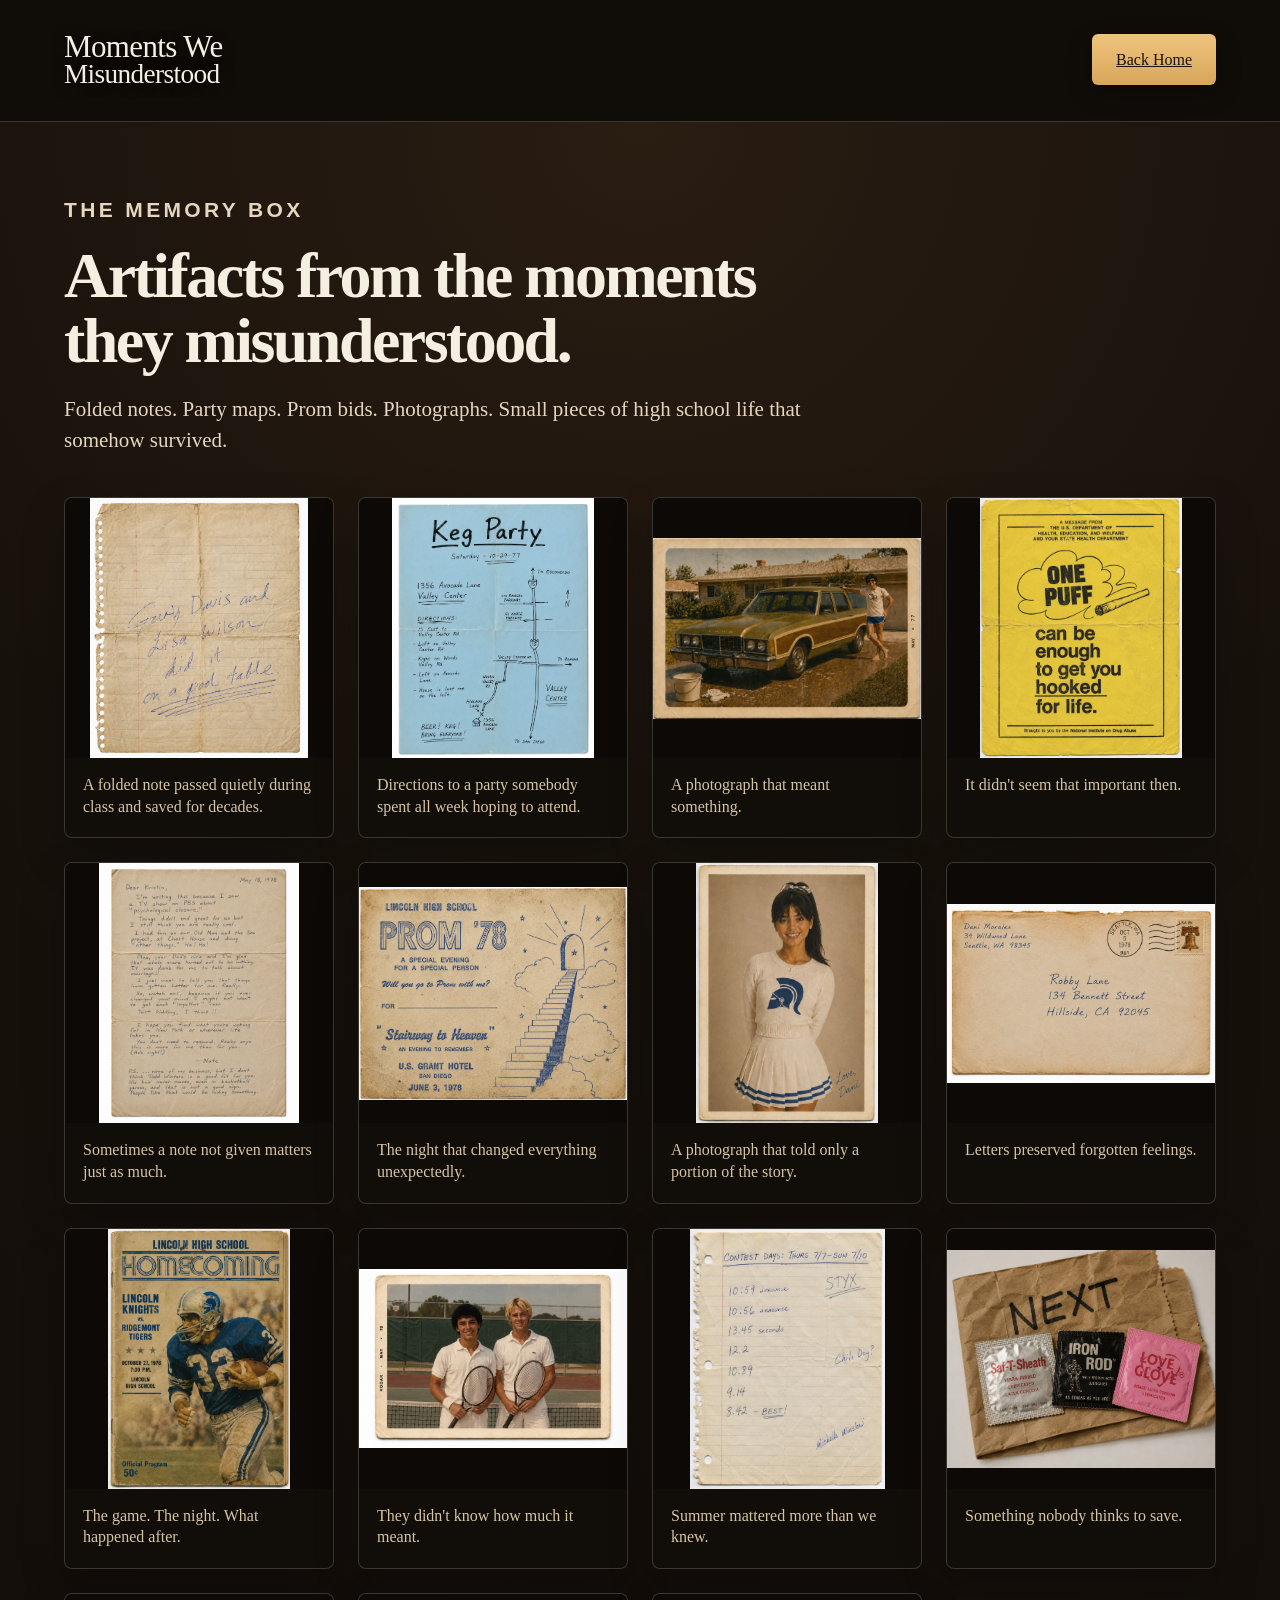
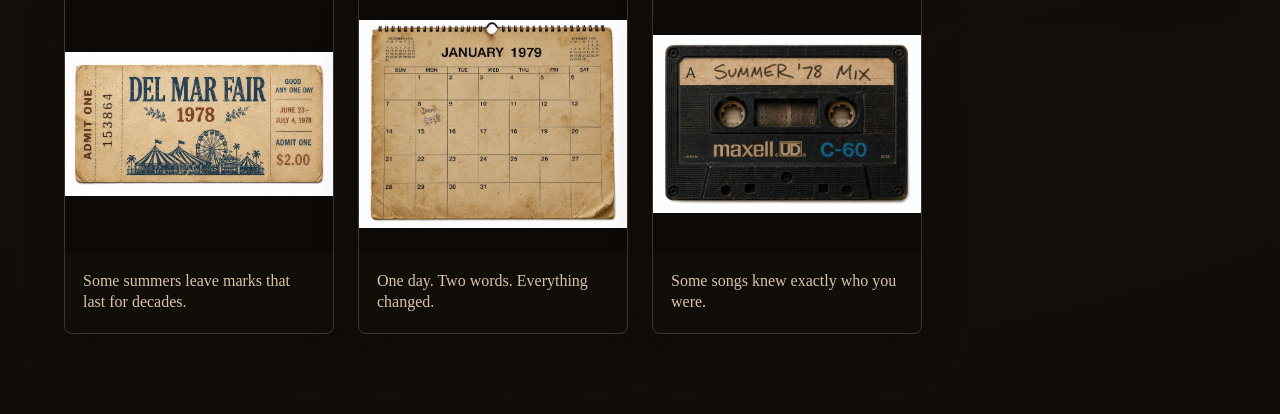
==== artifacts.html @ 4377adc1 "Update artifacts.html" ====
<!doctype html>
<html lang="en">

<head>
  <meta charset="utf-8" />
  <meta name="viewport" content="width=device-width, initial-scale=1" />

  <title>Artifacts | Moments We Misunderstood</title>

  <meta name="description"
        content="Rediscovered artifacts from high school life in the late 1970s — notes, photographs, prom bids, cassette tapes, tickets, rumors, and the moments people misunderstood while they were happening." />

  <link rel="stylesheet" href="styles.css" />
</head>

<body>

  <header class="artifact-header">

<a class="brand" href="instagram-primary.html">
  Moments We<br><span>Misunderstood</span>
</a>

    <a class="nav-cta" href="index.html">
      Back Home
    </a>

  </header>

  <main class="artifact-page">

    <section class="artifact-intro">

      <p class="kicker">The Memory Box</p>

      <h1>
        Artifacts from the moments they misunderstood.
      </h1>

      <p>
        Folded notes. Party maps. Prom bids. Photographs.
        Small pieces of high school life that somehow survived.
      </p>

    </section>

    <section class="artifact-grid">

      <!-- Artifact 01 -->
      <figure class="artifact-card">
        <img src="images/artifact-01.jpg"
             alt="A folded handwritten note from the late 1970s." />

        <figcaption>
          A folded note passed quietly during class and saved for decades.
        </figcaption>
      </figure>

      <!-- Artifact 02 -->
      <figure class="artifact-card">
        <img src="images/artifact-02.jpg"
             alt="A vintage high school party map." />

        <figcaption>
          Directions to a party somebody spent all week hoping to attend.
        </figcaption>
      </figure>

      <!-- Artifact 03 -->
      <figure class="artifact-card">
        <img src="images/artifact-03.jpg"
             alt="A faded photograph from high school in the late 1970s." />

        <figcaption>
          A photograph that meant something.
        </figcaption>
      </figure>

      <!-- Artifact 04 -->
      <figure class="artifact-card">
        <img src="images/artifact-04.jpg"
             alt="A saved high school keepsake from the late 1970s." />

        <figcaption>
          It didn't seem that important then.
        </figcaption>
      </figure>

    <!-- Artifact 05 -->
      <figure class="artifact-card">
        <img src="images/artifact-05.jpg"
             alt="A folded handwritten note from the late 1970s." />

        <figcaption>
          Sometimes a note not given matters just as much.
        </figcaption>
      </figure>

      <!-- Artifact 06 -->
      <figure class="artifact-card">
        <img src="images/artifact-06.jpg"
             alt="A vintage high school party map." />

        <figcaption>
          The night that changed everything unexpectedly.
        </figcaption>
      </figure>

      <!-- Artifact 07 -->
      <figure class="artifact-card">
        <img src="images/artifact-07.jpg"
             alt="A faded photograph from high school in the late 1970s." />

        <figcaption>
          A photograph that told only a portion of the story.
        </figcaption>
      </figure>

      <!-- Artifact 08 -->
      <figure class="artifact-card">
        <img src="images/artifact-08.jpg"
             alt="A saved high school keepsake from the late 1970s." />

        <figcaption>
          Letters preserved forgotten feelings.
        </figcaption>
      </figure>

    <!-- Artifact 09 -->
      <figure class="artifact-card">
        <img src="images/artifact-09.jpg"
             alt="A folded handwritten note from the late 1970s." />

        <figcaption>
          The game. The night. What happened after.
        </figcaption>
      </figure>

      <!-- Artifact 10 -->
      <figure class="artifact-card">
        <img src="images/artifact-10.jpg"
             alt="A vintage high school party map." />

        <figcaption>
          They didn't know how much it meant.
        </figcaption>
      </figure>

      <!-- Artifact 11 -->
      <figure class="artifact-card">
        <img src="images/artifact-11.jpg"
             alt="A faded photograph from high school in the late 1970s." />

        <figcaption>
          Summer mattered more than we knew.
        </figcaption>
      </figure>

      <!-- Artifact 12 -->
      <figure class="artifact-card">
        <img src="images/artifact-12.jpg"
             alt="A saved high school keepsake from the late 1970s." />

        <figcaption>
          Something nobody thinks to save.
        </figcaption>
      </figure>

      <!-- Artifact 13 -->
      <figure class="artifact-card">
        <img src="images/artifact-13.jpg"
             alt="A vintage high school party map." />

        <figcaption>
          Some summers leave marks that last for decades.
        </figcaption>
      </figure>

      <!-- Artifact 14 -->
      <figure class="artifact-card">
        <img src="images/artifact-14.jpg"
             alt="A faded photograph from high school in the late 1970s." />

        <figcaption>
          One day. Two words. Everything changed.
        </figcaption>
      </figure>

      <!-- Artifact 15 -->
      <figure class="artifact-card">
        <img src="images/artifact-15.jpg"
             alt="A saved high school keepsake from the late 1970s." />

        <figcaption>
          Some songs knew exactly who you were.
        </figcaption>
      </figure>
      <!--
        DUPLICATE THIS ENTIRE BLOCK
        for as many artifacts as you want.

        Example:

        <figure class="artifact-card">
          <img src="images/artifact-05.jpg" alt="" />
          <figcaption>
            Your caption here.
          </figcaption>
        </figure>

      -->

    </section>

  </main>

</body>
</html>
---- styles.css ----
:root{
  --bg:#17110c;
  --bg2:#221810;
  --paper:#f5efe2;
  --muted:#d7c4a5;
  --gold:#d8a65b;
  --gold2:#efc37d;
  --line:rgba(245,239,226,.18);
  --shadow:rgba(0,0,0,.55);
}

*{box-sizing:border-box}

html{scroll-behavior:smooth}

body{
  margin:0;
  background:var(--bg);
  color:var(--paper);
  font-family:Georgia,'Times New Roman',serif;
  line-height:1.45;
}

a{color:inherit}

.site-header{
  position:absolute;
  z-index:10;
  top:0;
  left:0;
  right:0;
  display:flex;
  justify-content:space-between;
  align-items:flex-start;
  padding:42px 5vw;
}

.brand{
  text-decoration:none;
  font-size:31px;
  line-height:.85;
  letter-spacing:-.02em;
  text-shadow:0 2px 14px var(--shadow);
}

.brand span{font-size:.88em}

.site-header nav,
.site-footer nav{
  display:flex;
  gap:34px;
  align-items:center;
  font-size:17px;
}

.site-header nav a,
.site-footer nav a{
  text-decoration:none;
  opacity:.95;
}

.nav-cta{
  padding:14px 24px;
  background:linear-gradient(180deg,var(--gold2),var(--gold));
  color:#1b120b;
  border-radius:6px;
  box-shadow:0 8px 25px rgba(0,0,0,.25);
}

.hero{
  position:relative;
  min-height:130vh;
  display:flex;
  align-items:center;
  overflow:hidden;
  border-bottom:1px solid var(--line);
}

.hero-img{
  position:absolute;
  inset:0;
  width:100%;
  height:100%;
  object-fit:cover;
  object-position:center 32%;
  filter:brightness(1.28) contrast(1.03);
  transform:scale(.82);
}

.hero-scrim{
  position:absolute;
  inset:0;
  background:
    linear-gradient(
      90deg,
      rgba(10,7,4,.62) 0%,
      rgba(13,8,5,.38) 28%,
      rgba(13,8,5,.10) 56%,
      rgba(13,8,5,.02) 100%
    ),
    linear-gradient(
      0deg,
      rgba(15,10,6,.28),
      rgba(15,10,6,.02) 52%
    );
}

.hero-content{
  position:relative;
  z-index:2;
  width:min(650px,88vw);
  margin-left:5vw;
  padding-top:105px;
}

.kicker{
  text-transform:uppercase;
  letter-spacing:.16em;
  color:var(--gold);
  font:700 14px/1.2 Arial,sans-serif;
}

.hero h1{
  font-size:clamp(46px,6vw,92px);
  line-height:.99;
  margin:22px 0 22px;
  letter-spacing:-.045em;
  max-width:720px;
}

.dek{
  font-size:clamp(19px,1.8vw,27px);
  max-width:520px;
  color:#f4eadc;
}

.button{
  display:inline-flex;
  gap:18px;
  align-items:center;
  justify-content:center;
  margin-top:22px;
  background:linear-gradient(180deg,var(--gold2),var(--gold));
  color:#1d130b;
  text-decoration:none;
  padding:18px 31px;
  border-radius:6px;
  font-size:18px;
  box-shadow:0 10px 28px rgba(0,0,0,.32);
  border:1px solid rgba(255,232,187,.45);
}

.button.ghost{
  background:transparent;
  color:var(--paper);
  border-color:rgba(216,166,91,.7);
  box-shadow:none;
}

.moment-section{
  padding:70px 5vw 72px;
  background:radial-gradient(circle at 60% 0%,#2a1d12 0,#17110c 42%,#120d09 100%);
}

.moment-heading-row{
  display:flex;
  justify-content:space-between;
  align-items:flex-end;
  gap:40px;
  margin-bottom:28px;
}

.section-heading h2{
  font-size:clamp(34px,4vw,62px);
  line-height:1.05;
  margin:10px 0 0;
  letter-spacing:-.035em;
  max-width:820px;
}

.section-handnote{
  color:var(--gold2);
  font:italic 30px/1.05 Georgia,serif;
  transform:rotate(-6deg);
  text-shadow:0 3px 16px #000;
  min-width:300px;
  margin:0 4vw 16px 0;
}

.cards{
  display:grid;
  grid-template-columns:repeat(5,1fr);
  gap:18px;
}

.card{
  min-height:470px;
  border:1px solid var(--line);
  border-radius:8px;
  overflow:hidden;
  background:#110d09;
  display:flex;
  flex-direction:column;
  box-shadow:0 18px 44px rgba(0,0,0,.24);
}

.card img{
  height:285px;
  width:100%;
  object-fit:cover;
  filter:saturate(.88) contrast(1.04);
}

.card-copy{
  padding:24px 22px 23px;
  display:flex;
  flex-direction:column;
  gap:24px;
  flex:1;
}

.card h3{
  margin:0;
  font-size:22px;
  line-height:1.12;
  font-weight:400;
}

.card a,
.text-link{
  color:var(--gold2);
  text-decoration:none;
  font-weight:600;
}

.center{
  text-align:center;
  margin-top:38px;
}

.memory-cta{
  display:grid;
  grid-template-columns:1.35fr .9fr;
  min-height:560px;
  background:#1a120c;
  border-top:1px solid var(--line);
}

.memory-cta>img,
.memory-image-link img{
  width:100%;
  height:100%;
  object-fit:cover;
  object-position:center center;
}

.memory-image-link{
  display:block;
  width:100%;
  height:100%;
}

.memory-image-link img{
  display:block;
}

.memory-copy{
  padding:80px 7vw 70px 5vw;
  align-self:center;
}

.memory-copy h2{
  font-size:clamp(38px,5vw,70px);
  line-height:1.02;
  margin:10px 0 20px;
  letter-spacing:-.04em;
}

.memory-copy p{
  font-size:21px;
  color:#e5d6bf;
}

.privacy{
  font-size:15px!important;
  color:#c4ad89!important;
}

.site-footer{
  display:flex;
  gap:42px;
  justify-content:space-between;
  align-items:flex-start;
  padding:38px 5vw 44px;
  background:#100c08;
  border-top:1px solid var(--line);
  color:#d7c8ae;
}

.site-footer p{
  margin:0;
  color:#ad9b80;
}

.site-footer .brand{font-size:25px}

.site-footer nav{
  gap:26px;
  color:var(--gold2);
}

/* Artifact page */

.artifact-header{
  display:flex;
  justify-content:space-between;
  align-items:flex-start;
  padding:34px 5vw;
  background:#100c08;
  border-bottom:1px solid var(--line);
}

.artifact-page{
  padding:54px 5vw 80px;
  background:radial-gradient(circle at 50% 0%,#2a1d12 0,#17110c 42%,#120d09 100%);
}

.artifact-intro{
  max-width:780px;
  margin-bottom:42px;
}

.artifact-intro h1{
  font-size:clamp(38px,5vw,72px);
  line-height:1.02;
  margin:12px 0 18px;
  letter-spacing:-.04em;
}

.artifact-intro p{
  font-size:21px;
  color:#e5d6bf;
}

.artifact-grid{
  display:grid;
  grid-template-columns:repeat(4,1fr);
  gap:24px;
}

.artifact-card{
  margin:0;
  background:#110d09;
  border:1px solid var(--line);
  border-radius:8px;
  overflow:hidden;
  box-shadow:0 18px 44px rgba(0,0,0,.24);
}

.artifact-card img{
  width:100%;
  height:260px;
  object-fit:contain;
  background:#0d0906;
  display:block;
}

.artifact-card figcaption{
  padding:16px 18px 20px;
  color:#d7c4a5;
  font-size:16px;
  line-height:1.35;
}

@media (max-width: 1180px){
  .cards{
    grid-template-columns:repeat(3,1fr);
  }

  .section-handnote{
    font-size:25px;
    min-width:250px;
  }
}

@media (max-width: 980px){
  .site-header{
    padding:27px 24px;
  }

  .site-header nav{
    gap:18px;
    font-size:15px;
  }

  .nav-cta{
    padding:11px 15px;
  }

  .hero{
    min-height:820px;
  }

  .hero-content{
    margin-left:24px;
    padding-top:90px;
  }

  .moment-heading-row{
    display:block;
  }

  .section-handnote{
    margin:28px 0 0 auto;
    max-width:300px;
  }

  .cards{
    grid-template-columns:repeat(2,1fr);
  }

  .memory-cta{
    grid-template-columns:1fr;
  }

  .memory-cta>img,
  .memory-image-link img{
    height:420px;
  }

  .artifact-grid{
    grid-template-columns:repeat(2,1fr);
  }

  .site-footer{
    flex-direction:column;
  }
}

@media (max-width: 620px){
  html,
  body{
    width:100%;
    overflow-x:hidden;
  }

  .site-header{
    position:relative;
    align-items:flex-start;
    padding:24px 22px;
    background:var(--bg);
  }

  .brand{
    font-size:24px;
  }

  .site-header nav a:not(.nav-cta){
    display:none;
  }

  .nav-cta{
    padding:11px 15px;
    font-size:15px;
  }

  .hero{
    min-height:95vh;
    width:100%;
    min-width:0;
    margin:0;
    padding-top:0;
    align-items:flex-end;
    overflow:hidden;
  }

  .hero-img{
    position:absolute;
    inset:0;
    width:100%;
    height:100%;
    max-width:none;
    object-fit:contain;
    object-position:center top;
    filter:brightness(1.45) contrast(1.02);
    transform:none;
  }

  .hero-scrim{
    background:
      linear-gradient(
        0deg,
        rgba(10,7,4,.86) 0%,
        rgba(10,7,4,.58) 34%,
        rgba(10,7,4,.18) 66%,
        rgba(10,7,4,.04) 100%
      );
  }

  .hero-content{
    width:auto;
    max-width:none;
    margin:0;
    padding:0 22px 42px;
  }

  .hero h1{
    font-size:38px;
    line-height:1.02;
    margin:14px 0;
  }

  .dek{
    font-size:18px;
    max-width:none;
  }

  .button{
    width:100%;
    padding:14px 22px;
    font-size:16px;
    margin-top:14px;
  }

  .moment-section{
    padding:48px 22px;
  }

  .moment-heading-row{
    display:block;
  }

  .section-handnote{
    display:none;
  }

  .cards{
    grid-template-columns:1fr;
    gap:18px;
    width:100%;
  }

  .card{
    min-height:auto;
    width:100%;
  }

  .card img{
    height:250px;
  }

  .center{
    margin-top:30px;
  }

  .memory-cta{
    grid-template-columns:1fr;
    width:100%;
  }

  .memory-copy{
    padding:42px 22px 54px;
  }

  .memory-cta>img,
  .memory-image-link img{
    width:100%;
    height:auto;
    min-height:0;
    object-fit:contain;
  }

  .artifact-header{
    padding:24px 22px;
  }

  .artifact-page{
    padding:42px 22px 64px;
  }

  .artifact-grid{
    grid-template-columns:1fr;
  }

  .artifact-card img{
    height:300px;
  }

  .site-footer{
    padding:34px 22px;
  }

  .site-footer nav{
    flex-wrap:wrap;
    gap:18px 24px;
  }
}

/* -----------------------------------
   Hidden Review / Instagram Primary
----------------------------------- */

.secret-review-link {
  color: inherit;
  text-decoration: none;
}

.secret-review-link:hover {
  text-decoration: underline;
}

.storyboard-page {
  max-width: 1180px;
  margin: 0 auto;
  padding: 64px 24px 80px;
}

.storyboard-hero {
  text-align: center;
  max-width: 760px;
  margin: 0 auto 48px;
}

.storyboard-hero h1 {
  margin: 0 0 16px;
}

.storyboard-intro {
  margin: 0 auto;
  line-height: 1.6;
}

.storyboard-grid {
  display: grid;
  grid-template-columns: repeat(auto-fit, minmax(220px, 1fr));
  gap: 28px;
}

.storyboard-card {
  margin: 0;
}

.storyboard-card img {
  display: block;
  width: 100%;
  height: auto;
  border-radius: 10px;
}

.storyboard-card figcaption {
  margin-top: 10px;
  text-align: center;
  font-size: 0.9rem;
  opacity: 0.8;
}
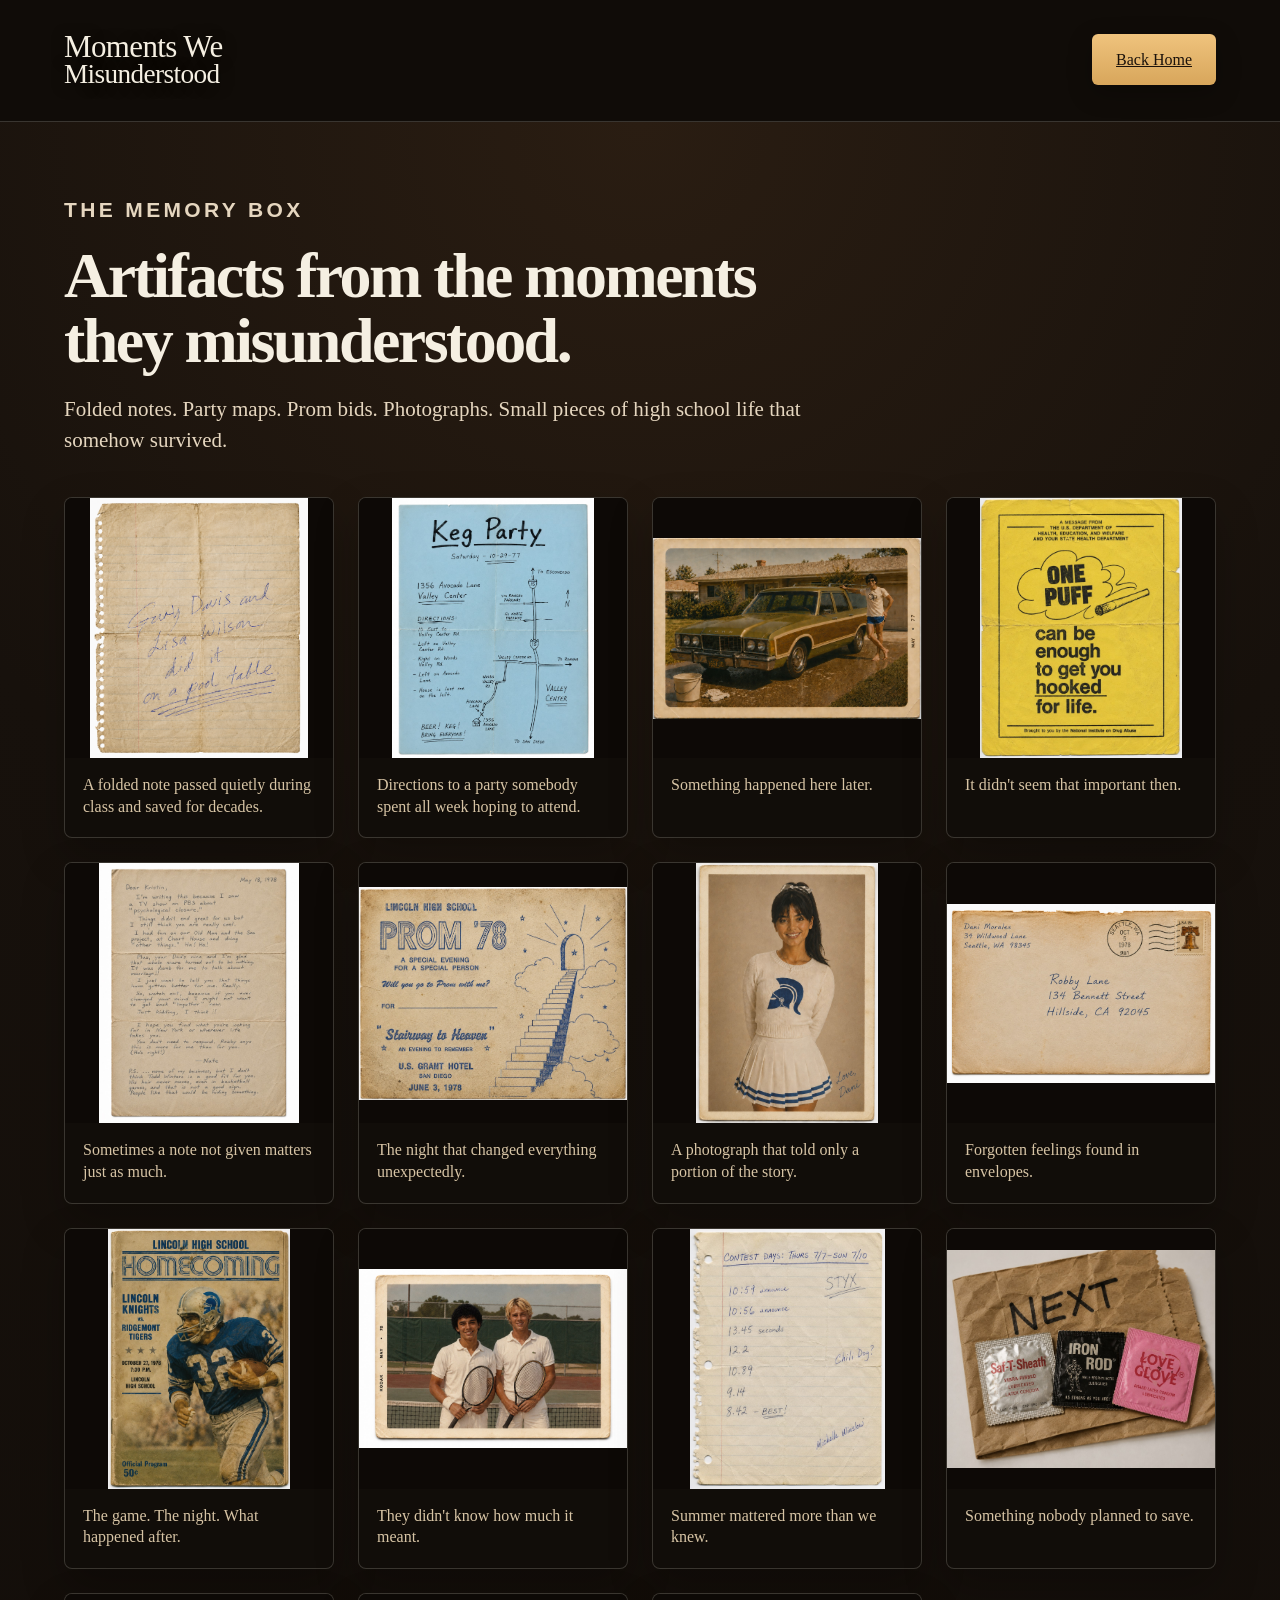
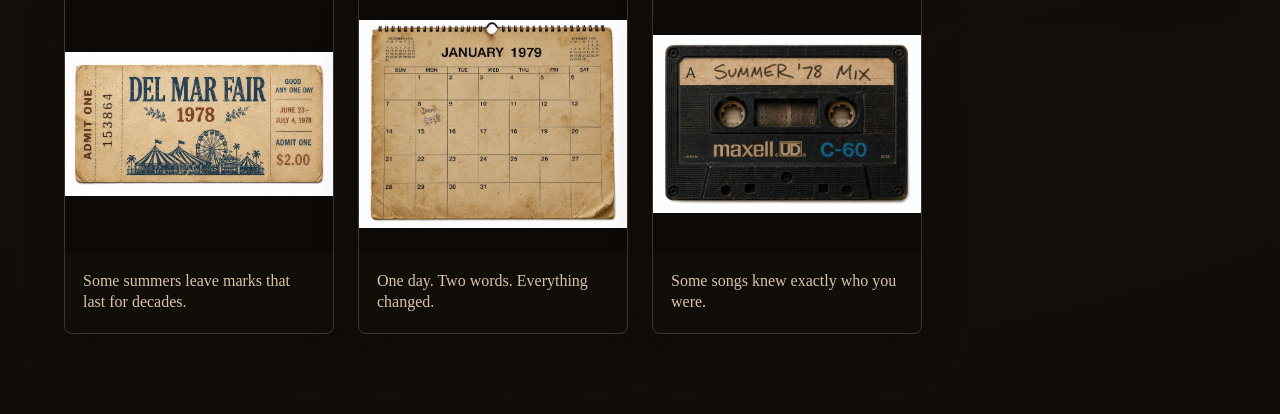
==== commit 4549410c: "Update artifacts.html" ====
--- a/artifacts.html
+++ b/artifacts.html
@@ -72,7 +72,7 @@
              alt="A faded photograph from high school in the late 1970s." />
 
         <figcaption>
-          A photograph that meant something.
+          Something happened here later.
         </figcaption>
       </figure>
 
@@ -122,7 +122,7 @@
              alt="A saved high school keepsake from the late 1970s." />
 
         <figcaption>
-          Letters preserved forgotten feelings.
+          Forgotten feelings found in envelopes.
         </figcaption>
       </figure>
 
@@ -162,7 +162,7 @@
              alt="A saved high school keepsake from the late 1970s." />
 
         <figcaption>
-          Something nobody thinks to save.
+          Something nobody planned to save.
         </figcaption>
       </figure>
 
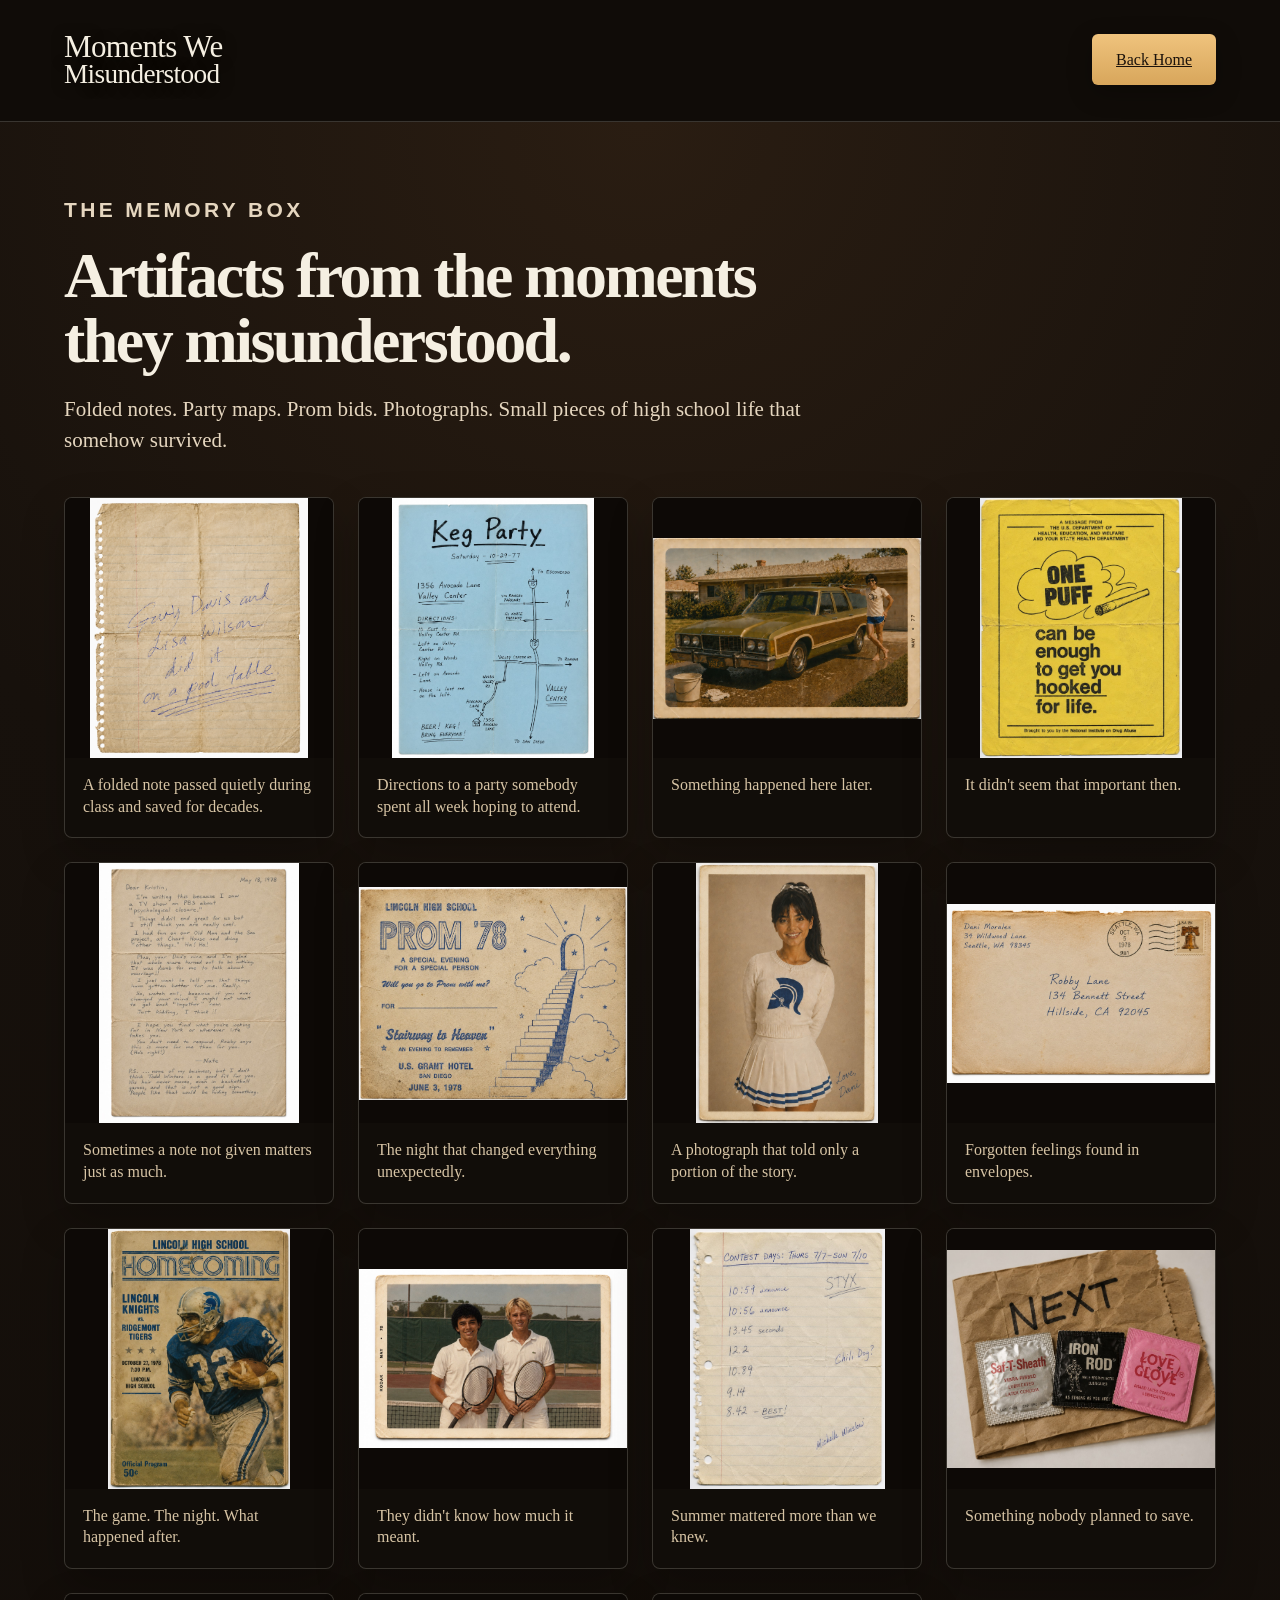
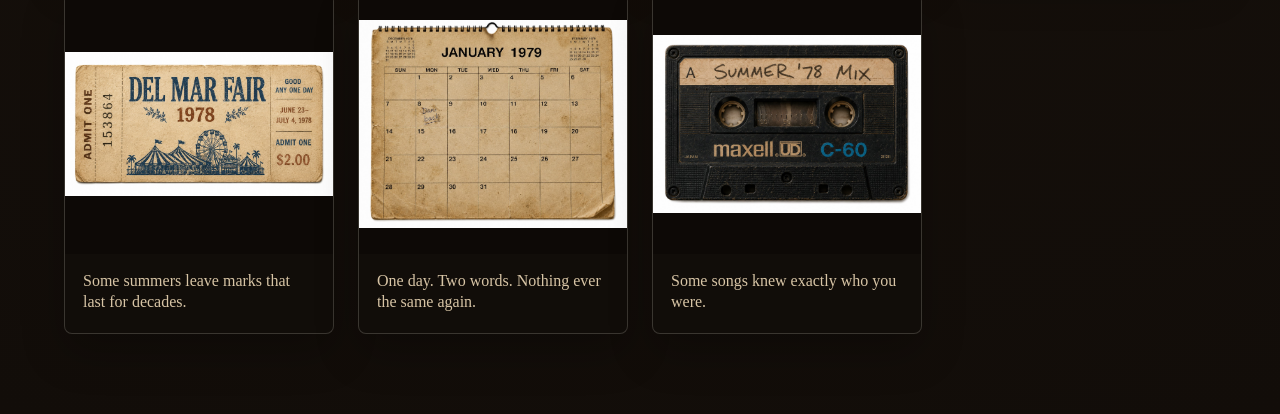
==== commit 6a5c4287: "Update artifacts.html" ====
--- a/artifacts.html
+++ b/artifacts.html
@@ -182,7 +182,7 @@
              alt="A faded photograph from high school in the late 1970s." />
 
         <figcaption>
-          One day. Two words. Everything changed.
+          One day. Two words. Nothing ever the same again.
         </figcaption>
       </figure>
 
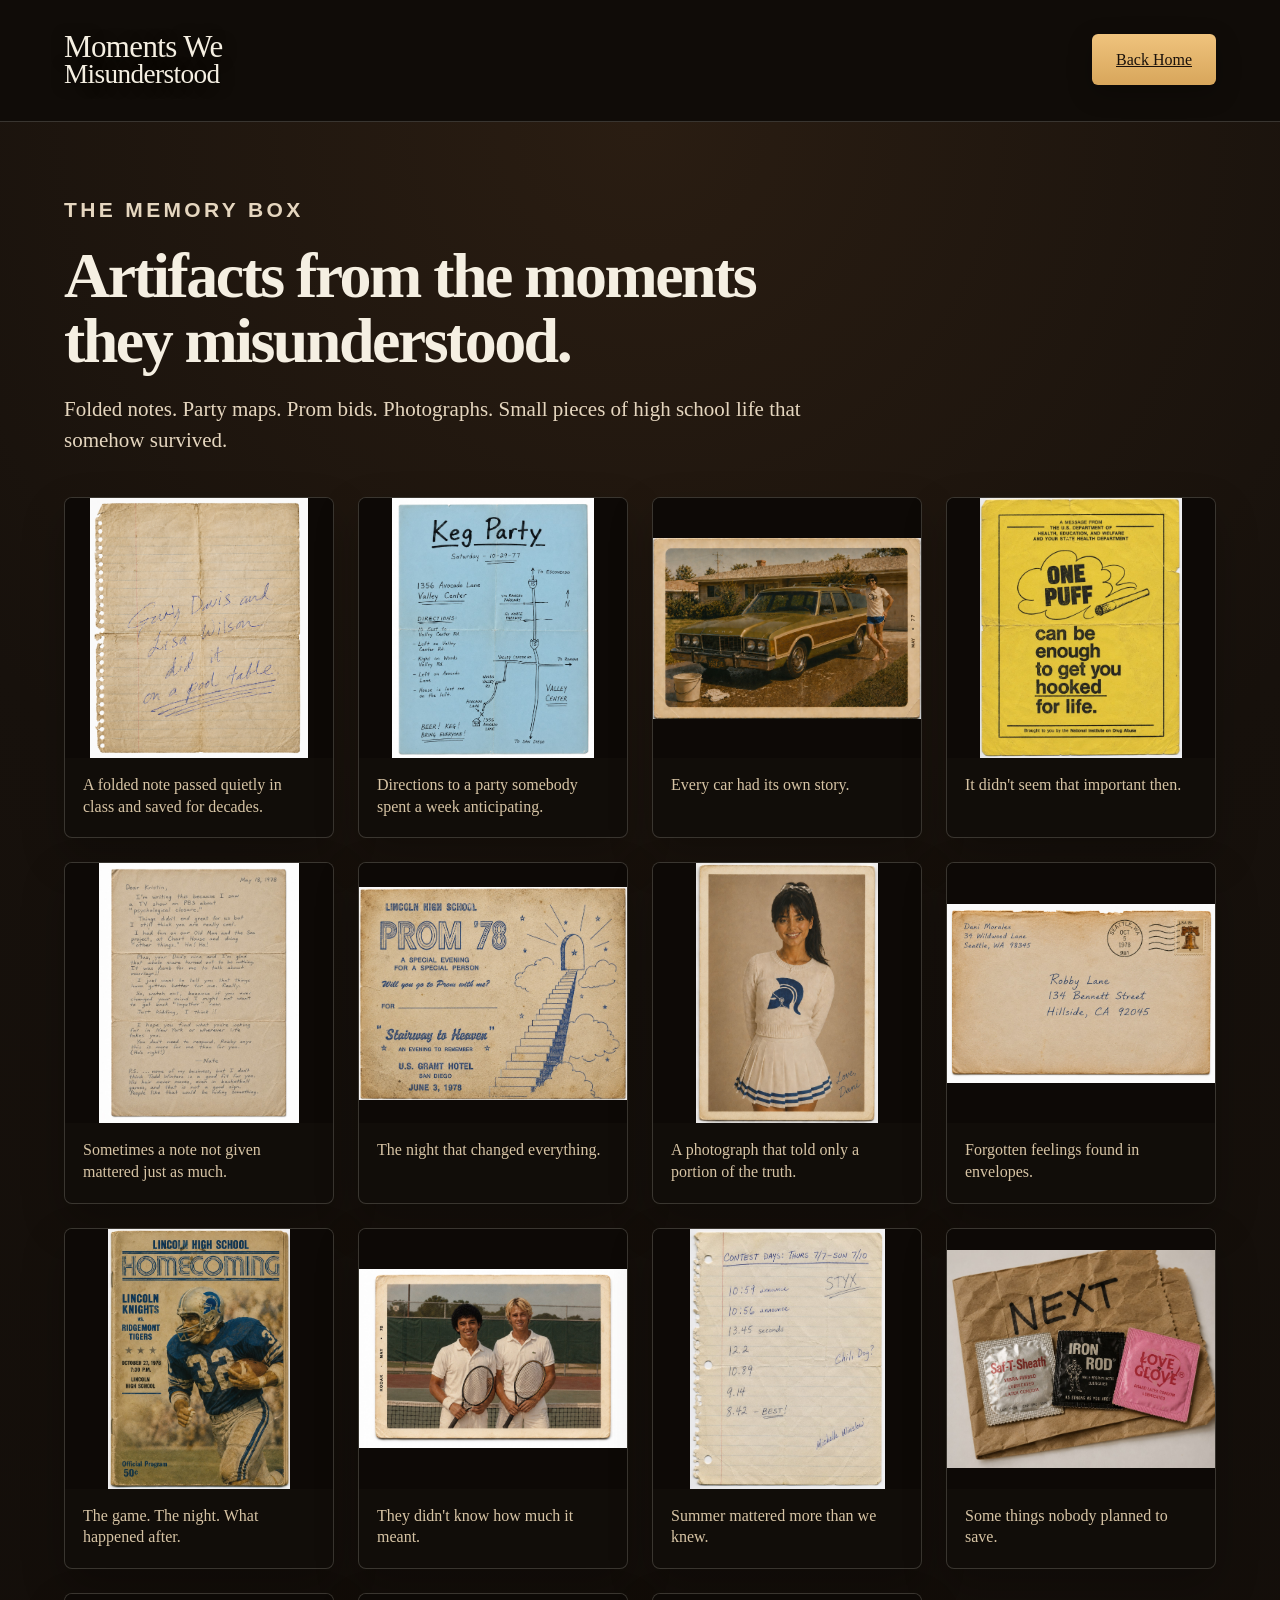
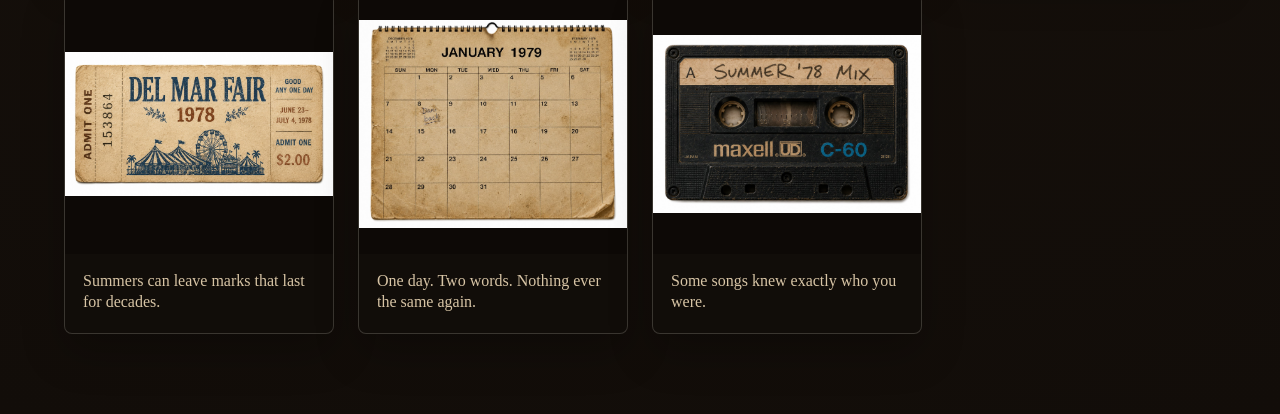
==== commit eec37173: "Update artifacts.html" ====
--- a/artifacts.html
+++ b/artifacts.html
@@ -52,7 +52,7 @@
              alt="A folded handwritten note from the late 1970s." />
 
         <figcaption>
-          A folded note passed quietly during class and saved for decades.
+          A folded note passed quietly in class and saved for decades.
         </figcaption>
       </figure>
 
@@ -62,7 +62,7 @@
              alt="A vintage high school party map." />
 
         <figcaption>
-          Directions to a party somebody spent all week hoping to attend.
+          Directions to a party somebody spent a week anticipating.
         </figcaption>
       </figure>
 
@@ -72,7 +72,7 @@
              alt="A faded photograph from high school in the late 1970s." />
 
         <figcaption>
-          Something happened here later.
+          Every car had its own story.
         </figcaption>
       </figure>
 
@@ -92,7 +92,7 @@
              alt="A folded handwritten note from the late 1970s." />
 
         <figcaption>
-          Sometimes a note not given matters just as much.
+          Sometimes a note not given mattered just as much.
         </figcaption>
       </figure>
 
@@ -102,7 +102,7 @@
              alt="A vintage high school party map." />
 
         <figcaption>
-          The night that changed everything unexpectedly.
+          The night that changed everything.
         </figcaption>
       </figure>
 
@@ -112,7 +112,7 @@
              alt="A faded photograph from high school in the late 1970s." />
 
         <figcaption>
-          A photograph that told only a portion of the story.
+          A photograph that told only a portion of the truth.
         </figcaption>
       </figure>
 
@@ -162,7 +162,7 @@
              alt="A saved high school keepsake from the late 1970s." />
 
         <figcaption>
-          Something nobody planned to save.
+          Some things nobody planned to save.
         </figcaption>
       </figure>
 
@@ -172,7 +172,7 @@
              alt="A vintage high school party map." />
 
         <figcaption>
-          Some summers leave marks that last for decades.
+          Summers can leave marks that last for decades.
         </figcaption>
       </figure>
 
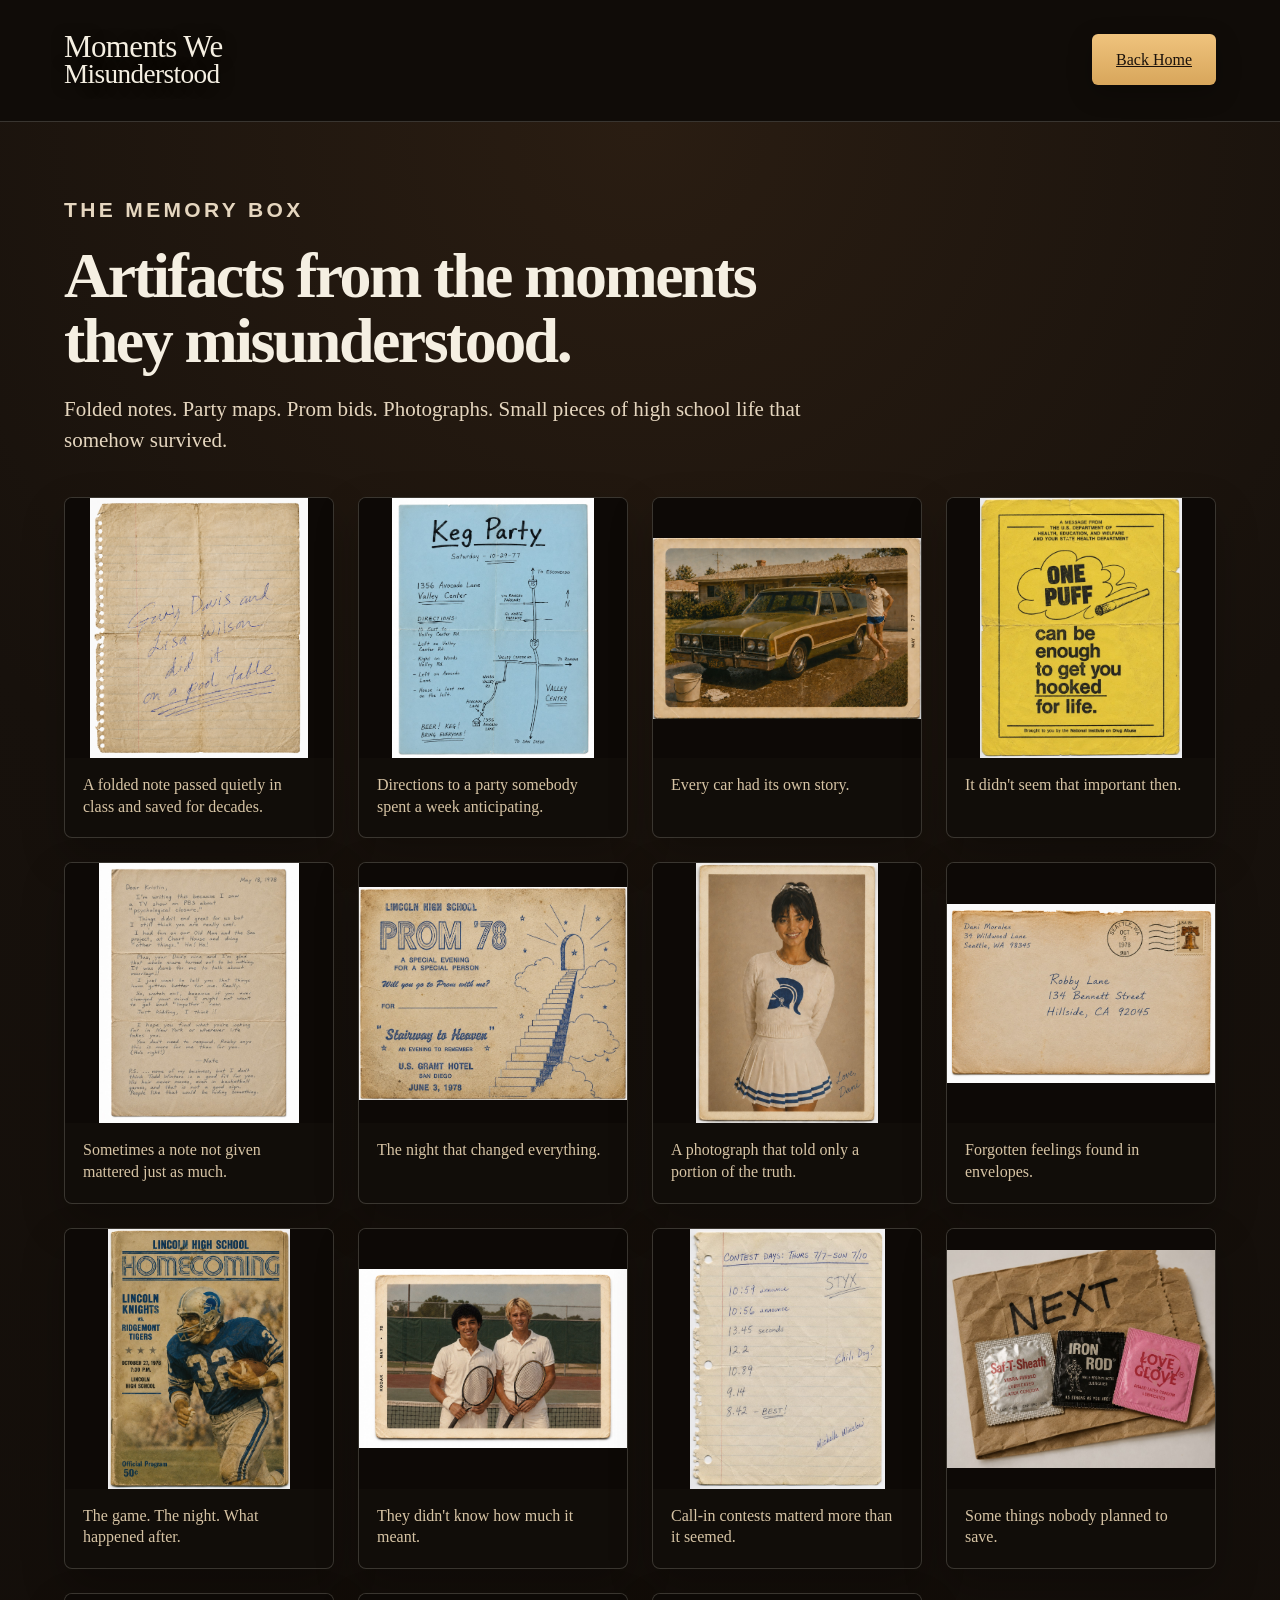
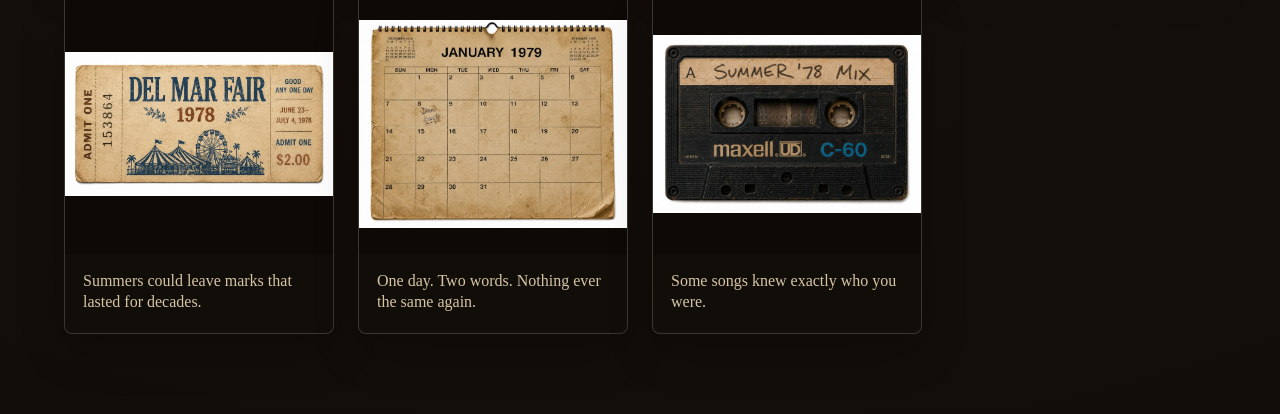
==== commit 9c50b376: "Update artifacts.html" ====
--- a/artifacts.html
+++ b/artifacts.html
@@ -152,7 +152,7 @@
              alt="A faded photograph from high school in the late 1970s." />
 
         <figcaption>
-          Summer mattered more than we knew.
+          Call-in contests matterd more than it seemed.
         </figcaption>
       </figure>
 
@@ -172,7 +172,7 @@
              alt="A vintage high school party map." />
 
         <figcaption>
-          Summers can leave marks that last for decades.
+          Summers could leave marks that lasted for decades.
         </figcaption>
       </figure>
 
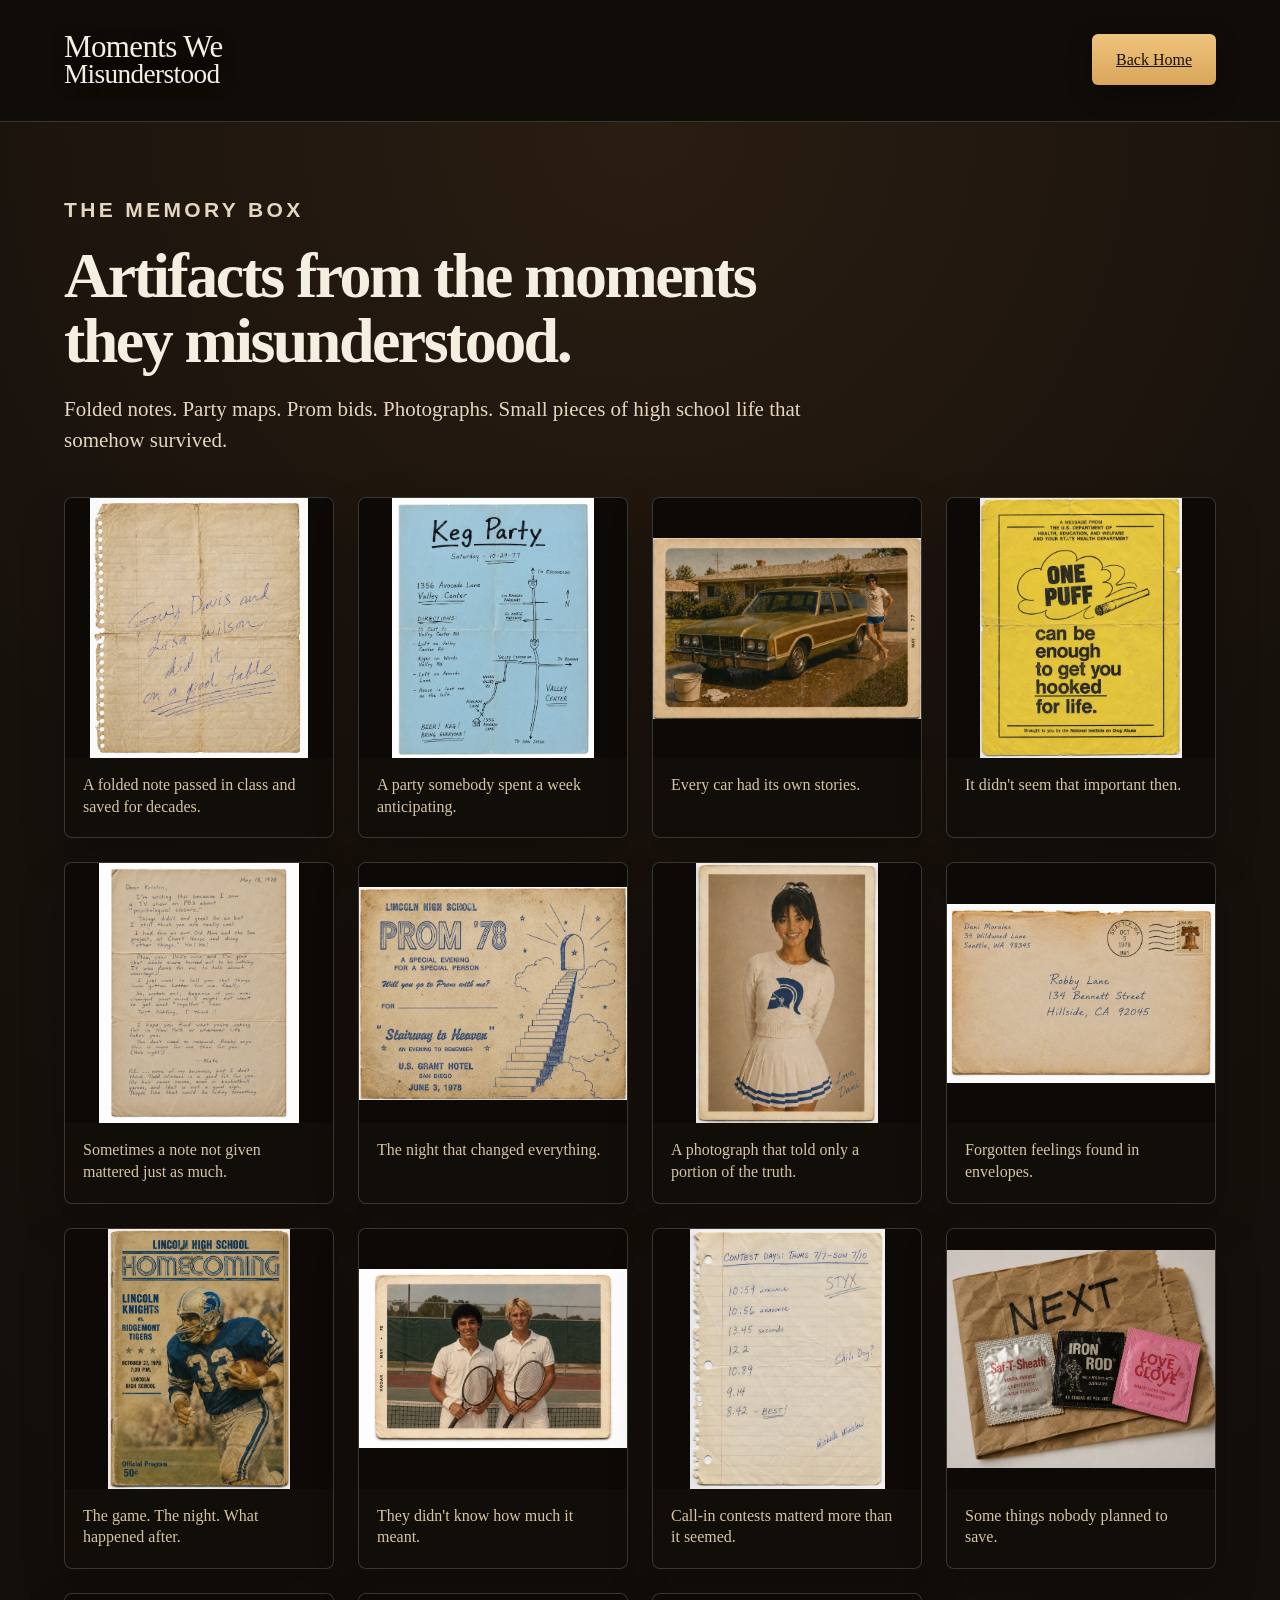
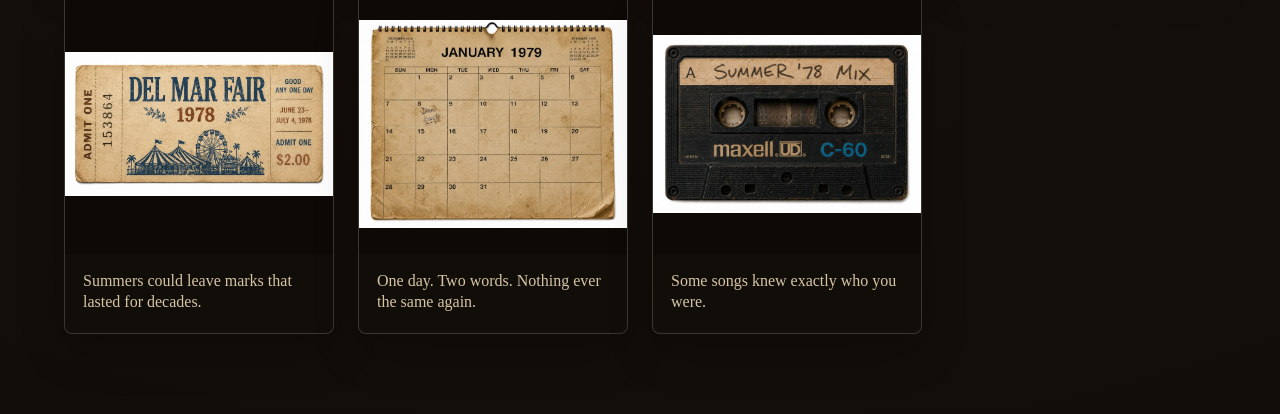
==== commit 51b27d67: "Update artifacts.html" ====
--- a/artifacts.html
+++ b/artifacts.html
@@ -52,7 +52,7 @@
              alt="A folded handwritten note from the late 1970s." />
 
         <figcaption>
-          A folded note passed quietly in class and saved for decades.
+          A folded note passed in class and saved for decades.
         </figcaption>
       </figure>
 
@@ -62,7 +62,7 @@
              alt="A vintage high school party map." />
 
         <figcaption>
-          Directions to a party somebody spent a week anticipating.
+          A party somebody spent a week anticipating.
         </figcaption>
       </figure>
 
@@ -72,7 +72,7 @@
              alt="A faded photograph from high school in the late 1970s." />
 
         <figcaption>
-          Every car had its own story.
+          Every car had its own stories.
         </figcaption>
       </figure>
 
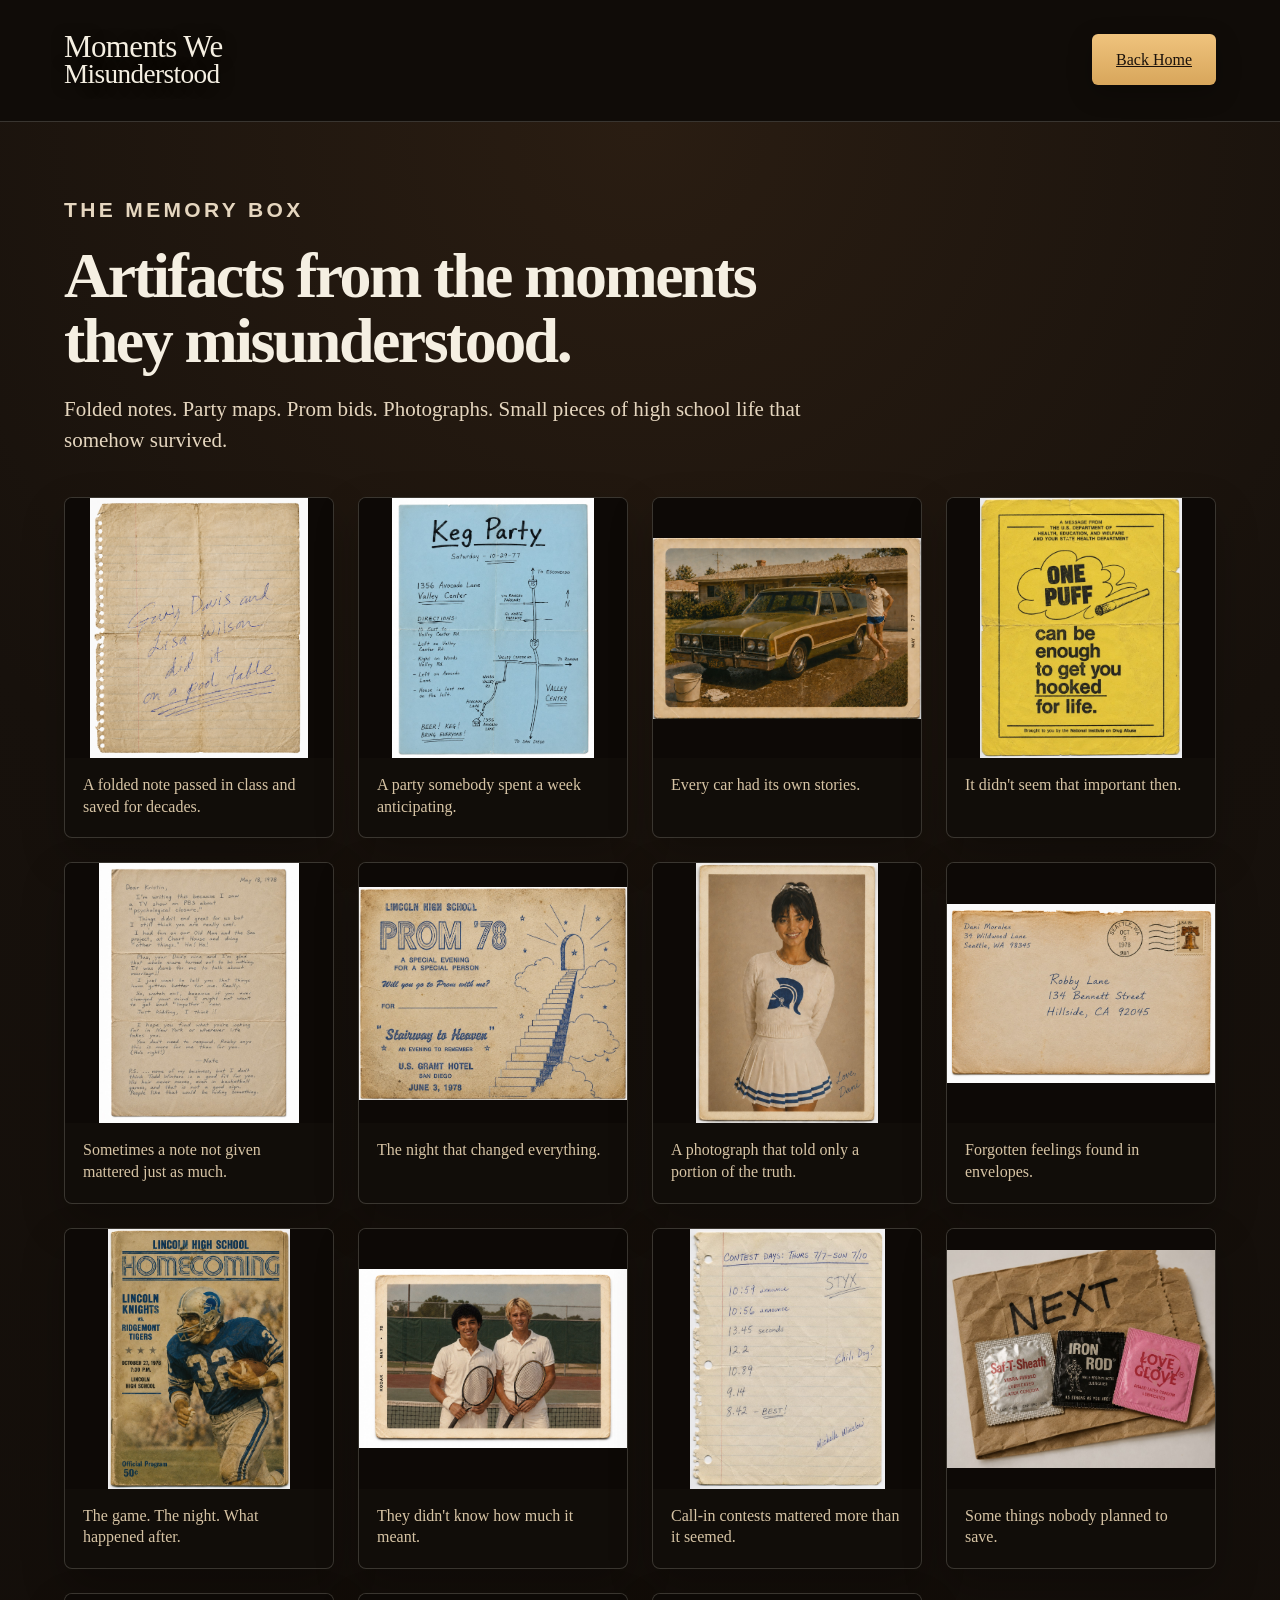
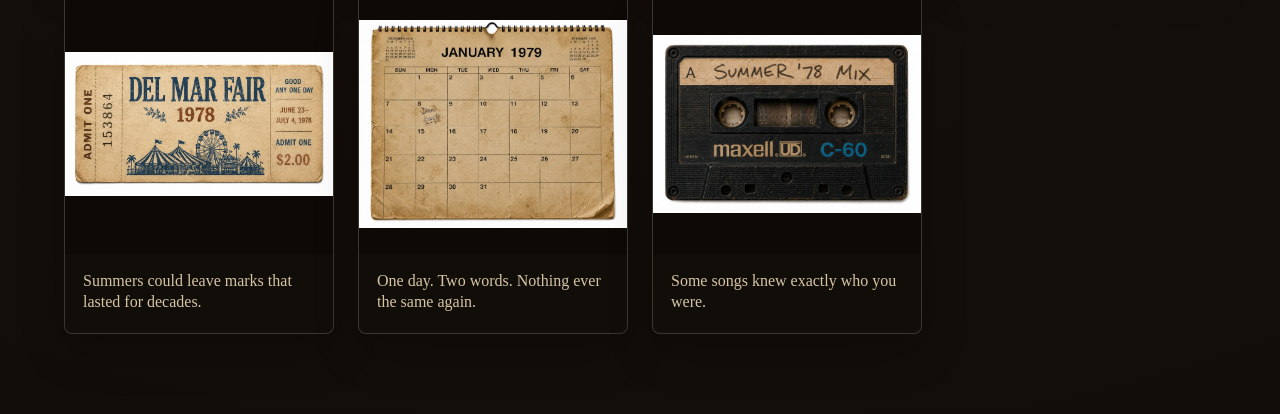
==== commit da4e4bdc: "Update artifacts.html" ====
--- a/artifacts.html
+++ b/artifacts.html
@@ -152,7 +152,7 @@
              alt="A faded photograph from high school in the late 1970s." />
 
         <figcaption>
-          Call-in contests matterd more than it seemed.
+          Call-in contests mattered more than it seemed.
         </figcaption>
       </figure>
 
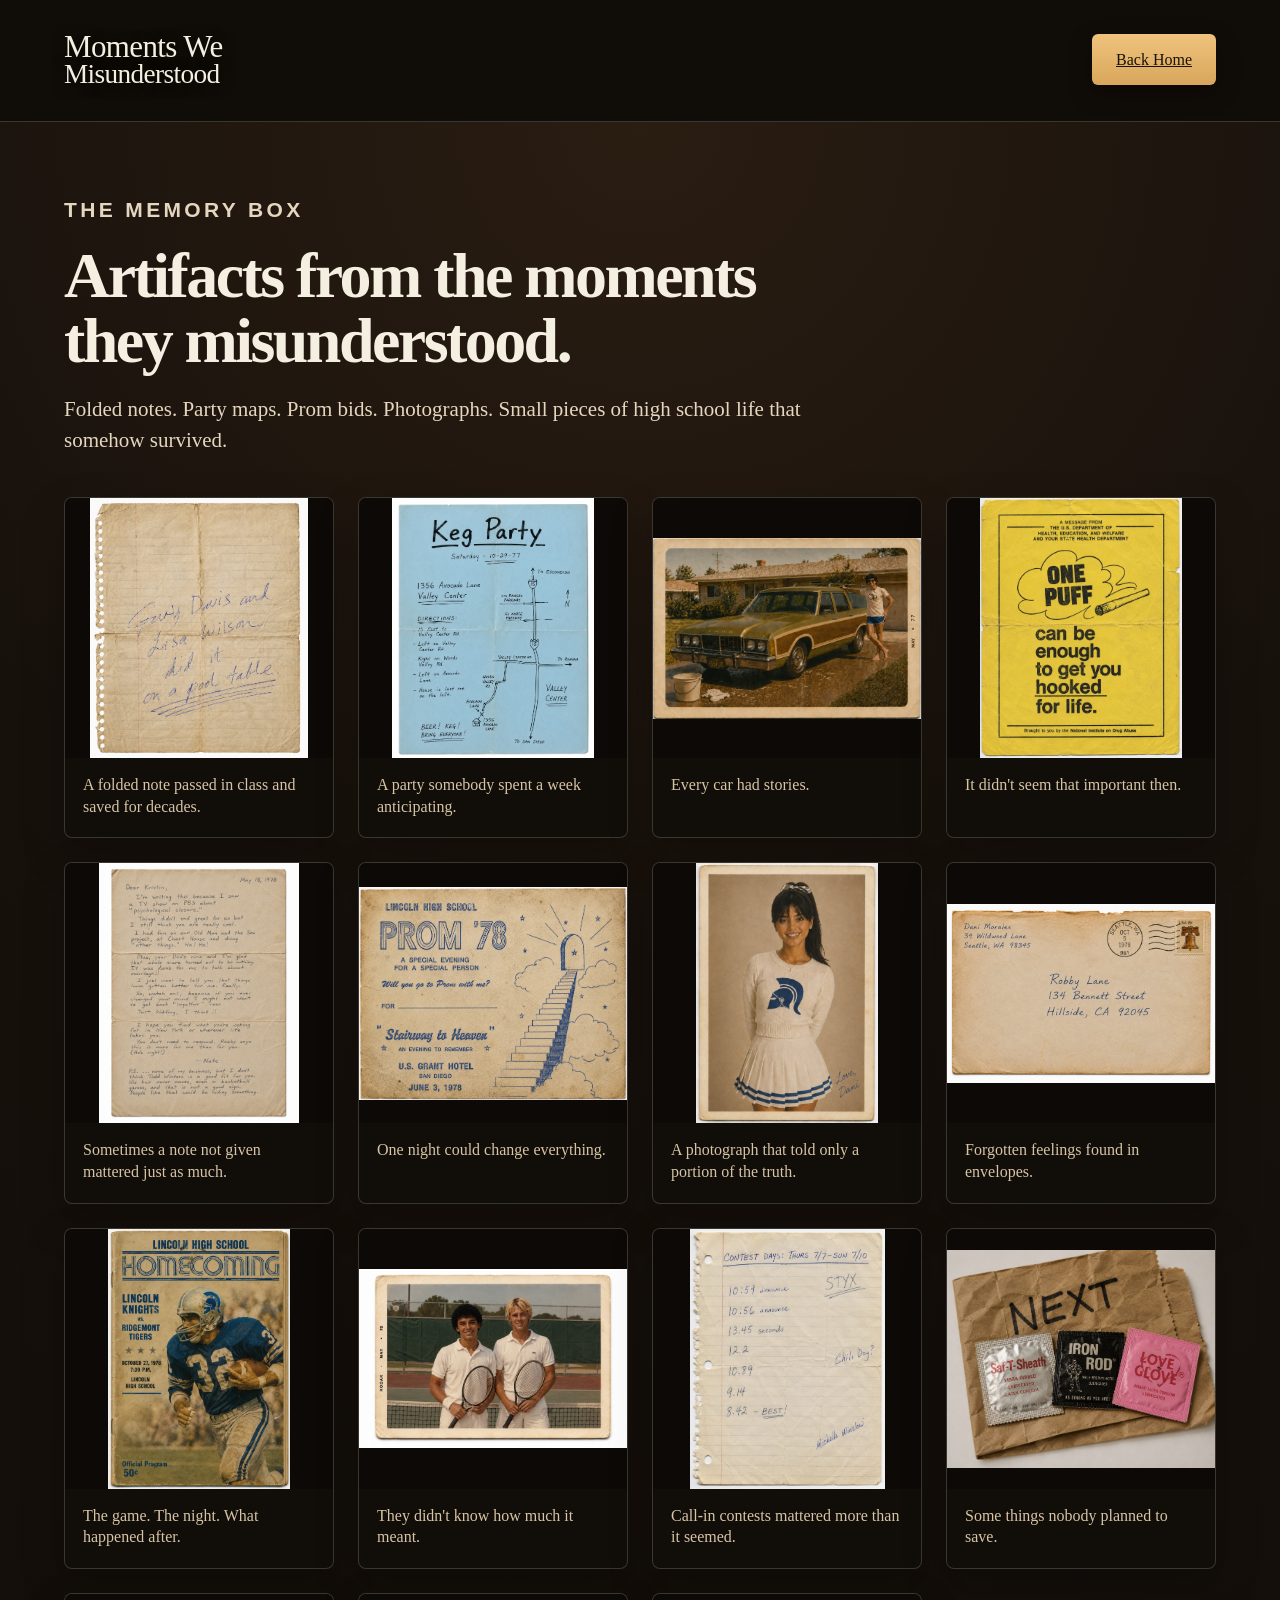
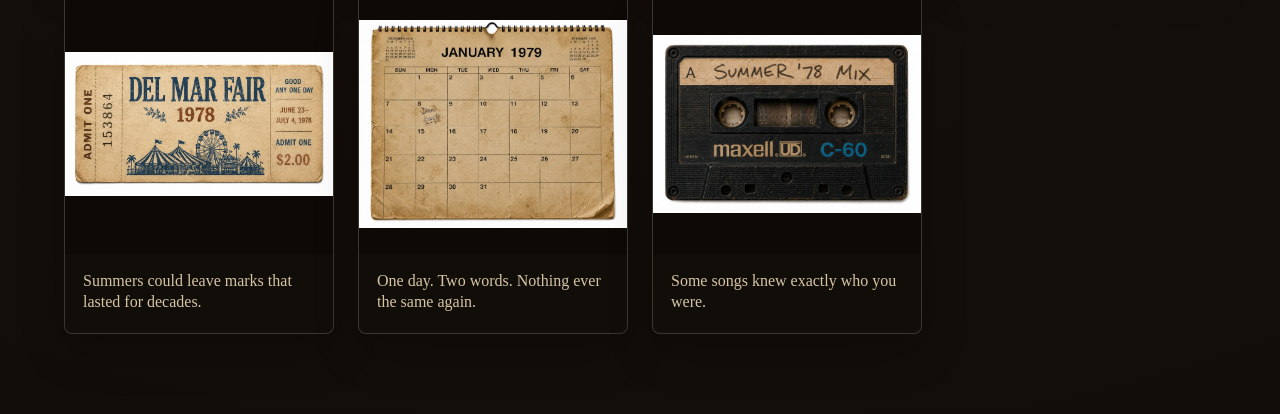
==== commit 7a56514c: "Update artifacts.html" ====
--- a/artifacts.html
+++ b/artifacts.html
@@ -72,7 +72,7 @@
              alt="A faded photograph from high school in the late 1970s." />
 
         <figcaption>
-          Every car had its own stories.
+          Every car had stories.
         </figcaption>
       </figure>
 
@@ -102,7 +102,7 @@
              alt="A vintage high school party map." />
 
         <figcaption>
-          The night that changed everything.
+          One night could change everything.
         </figcaption>
       </figure>
 
